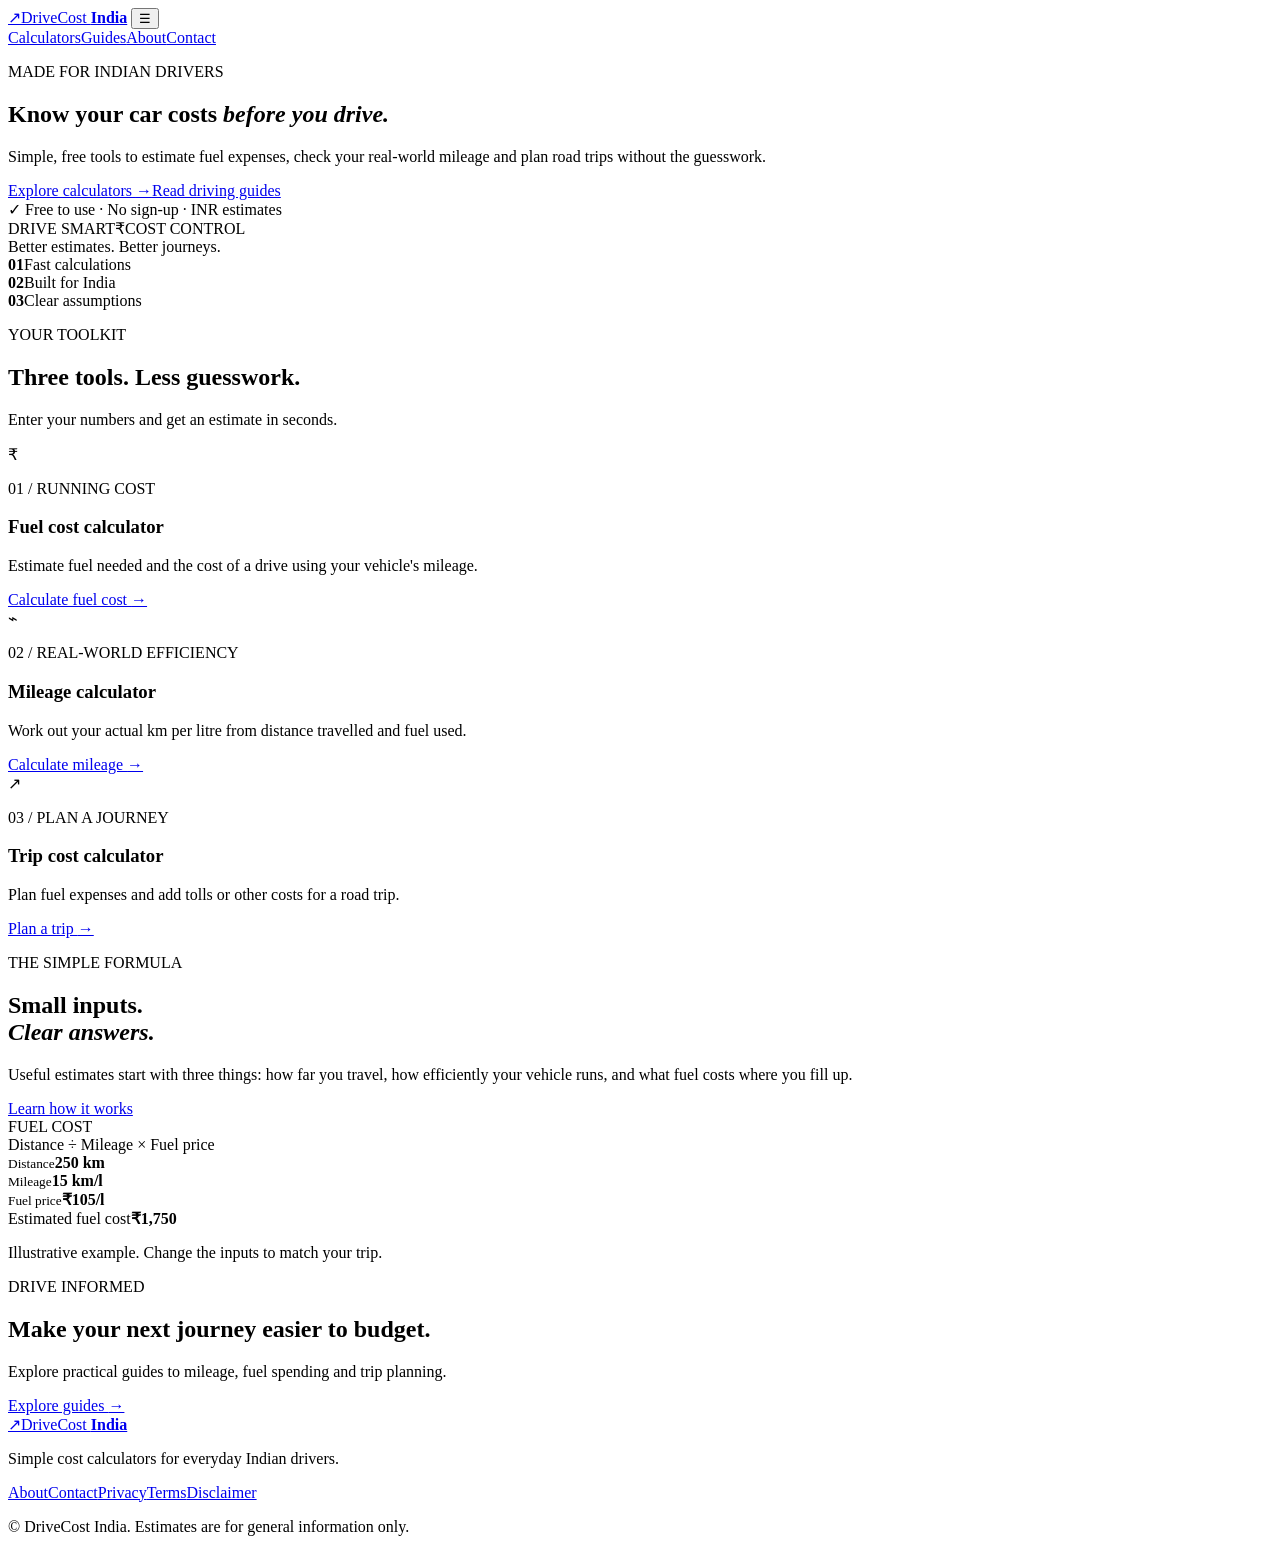
==== index.html @ 3d470b5b "Add initial index.html for DriveCost India" ====
<!doctype html>
<html lang="en-IN">
<head>
  <meta charset="utf-8"><meta name="viewport" content="width=device-width, initial-scale=1">
  <title>DriveCost India — Free Fuel, Mileage & Trip Cost Calculators</title>
  <meta name="description" content="Free, simple calculators for Indian drivers. Estimate car fuel costs, calculate real-world mileage, and plan road-trip expenses in rupees.">
  <meta name="theme-color" content="#d62828">
  <link rel="canonical" href="https://madhan63.github.io/drivecost-india/">
  <link rel="stylesheet" href="styles.css">
  <meta name="google-site-verification" content="ekxXeoD-Cm_z7BJbPdO-BXTvJi6nJN8I4q0GROM8VW8" />
</head>
<body>
<header class="site-header">
  <a class="brand" href="index.html" aria-label="DriveCost India home"><span class="brand-icon">↗</span><span>DriveCost <b>India</b></span></a>
  <button class="menu-toggle" aria-label="Toggle navigation" aria-expanded="false">☰</button>
  <nav class="nav"><a href="#tools">Calculators</a><a href="guides.html">Guides</a><a href="about.html">About</a><a href="contact.html">Contact</a></nav>
</header>
<main>
  <section class="hero">
    <div class="hero-copy">
      <p class="eyebrow"><span class="dot"></span> MADE FOR INDIAN DRIVERS</p>
      <h1>Know your car costs <em>before you drive.</em></h1>
      <p class="hero-text">Simple, free tools to estimate fuel expenses, check your real-world mileage and plan road trips without the guesswork.</p>
      <div class="hero-actions"><a class="btn btn-primary" href="#tools">Explore calculators <span aria-hidden="true">→</span></a><a class="text-link" href="guides.html">Read driving guides</a></div>
      <div class="hero-note"><span class="check">✓</span> Free to use · No sign-up · INR estimates</div>
    </div>
    <div class="hero-visual" aria-label="Decorative automotive speedometer illustration">
      <div class="speed-ring"><div class="speed-inner"><span class="speed-label">DRIVE SMART</span><span class="speed-number">₹</span><span class="speed-caption">COST CONTROL</span></div><span class="tick t1"></span><span class="tick t2"></span><span class="tick t3"></span><span class="tick t4"></span><span class="needle"></span></div>
      <div class="road-line"></div><div class="visual-caption"><span class="red-square"></span> Better estimates. Better journeys.</div>
    </div>
  </section>
  <section class="trust-strip"><div><b>01</b><span>Fast calculations</span></div><div><b>02</b><span>Built for India</span></div><div><b>03</b><span>Clear assumptions</span></div></section>
  <section class="section" id="tools">
    <div class="section-heading"><div><p class="eyebrow">YOUR TOOLKIT</p><h2>Three tools. Less guesswork.</h2></div><p>Enter your numbers and get an estimate in seconds.</p></div>
    <div class="tool-grid">
      <article class="tool-card featured"><div class="tool-icon">₹</div><p class="card-kicker">01 / RUNNING COST</p><h3>Fuel cost calculator</h3><p>Estimate fuel needed and the cost of a drive using your vehicle's mileage.</p><a class="card-link" href="fuel-cost.html">Calculate fuel cost <span>→</span></a></article>
      <article class="tool-card"><div class="tool-icon">⌁</div><p class="card-kicker">02 / REAL-WORLD EFFICIENCY</p><h3>Mileage calculator</h3><p>Work out your actual km per litre from distance travelled and fuel used.</p><a class="card-link" href="mileage.html">Calculate mileage <span>→</span></a></article>
      <article class="tool-card"><div class="tool-icon">↗</div><p class="card-kicker">03 / PLAN A JOURNEY</p><h3>Trip cost calculator</h3><p>Plan fuel expenses and add tolls or other costs for a road trip.</p><a class="card-link" href="trip-cost.html">Plan a trip <span>→</span></a></article>
    </div>
  </section>
  <section class="section split-section"><div><p class="eyebrow">THE SIMPLE FORMULA</p><h2>Small inputs.<br><em>Clear answers.</em></h2><p>Useful estimates start with three things: how far you travel, how efficiently your vehicle runs, and what fuel costs where you fill up.</p><a class="btn btn-dark" href="guides.html">Learn how it works</a></div><div class="formula-card"><span class="formula-label">FUEL COST</span><div class="formula">Distance ÷ Mileage <span>×</span> Fuel price</div><div class="formula-example"><div><small>Distance</small><b>250 km</b></div><div><small>Mileage</small><b>15 km/l</b></div><div><small>Fuel price</small><b>₹105/l</b></div></div><div class="formula-result"><span>Estimated fuel cost</span><strong>₹1,750</strong></div><p class="fine-print">Illustrative example. Change the inputs to match your trip.</p></div></section>
  <section class="section guide-callout"><div><p class="eyebrow">DRIVE INFORMED</p><h2>Make your next journey easier to budget.</h2><p>Explore practical guides to mileage, fuel spending and trip planning.</p></div><a class="btn btn-primary" href="guides.html">Explore guides <span>→</span></a></section>
</main>
<footer class="site-footer"><div class="footer-top"><a class="brand brand-footer" href="index.html"><span class="brand-icon">↗</span><span>DriveCost <b>India</b></span></a><p>Simple cost calculators for everyday Indian drivers.</p></div><div class="footer-links"><a href="about.html">About</a><a href="contact.html">Contact</a><a href="privacy.html">Privacy</a><a href="terms.html">Terms</a><a href="disclaimer.html">Disclaimer</a></div><p class="copyright">© <span data-year></span> DriveCost India. Estimates are for general information only.</p></footer>
<script src="script.js"></script>
</body></html>
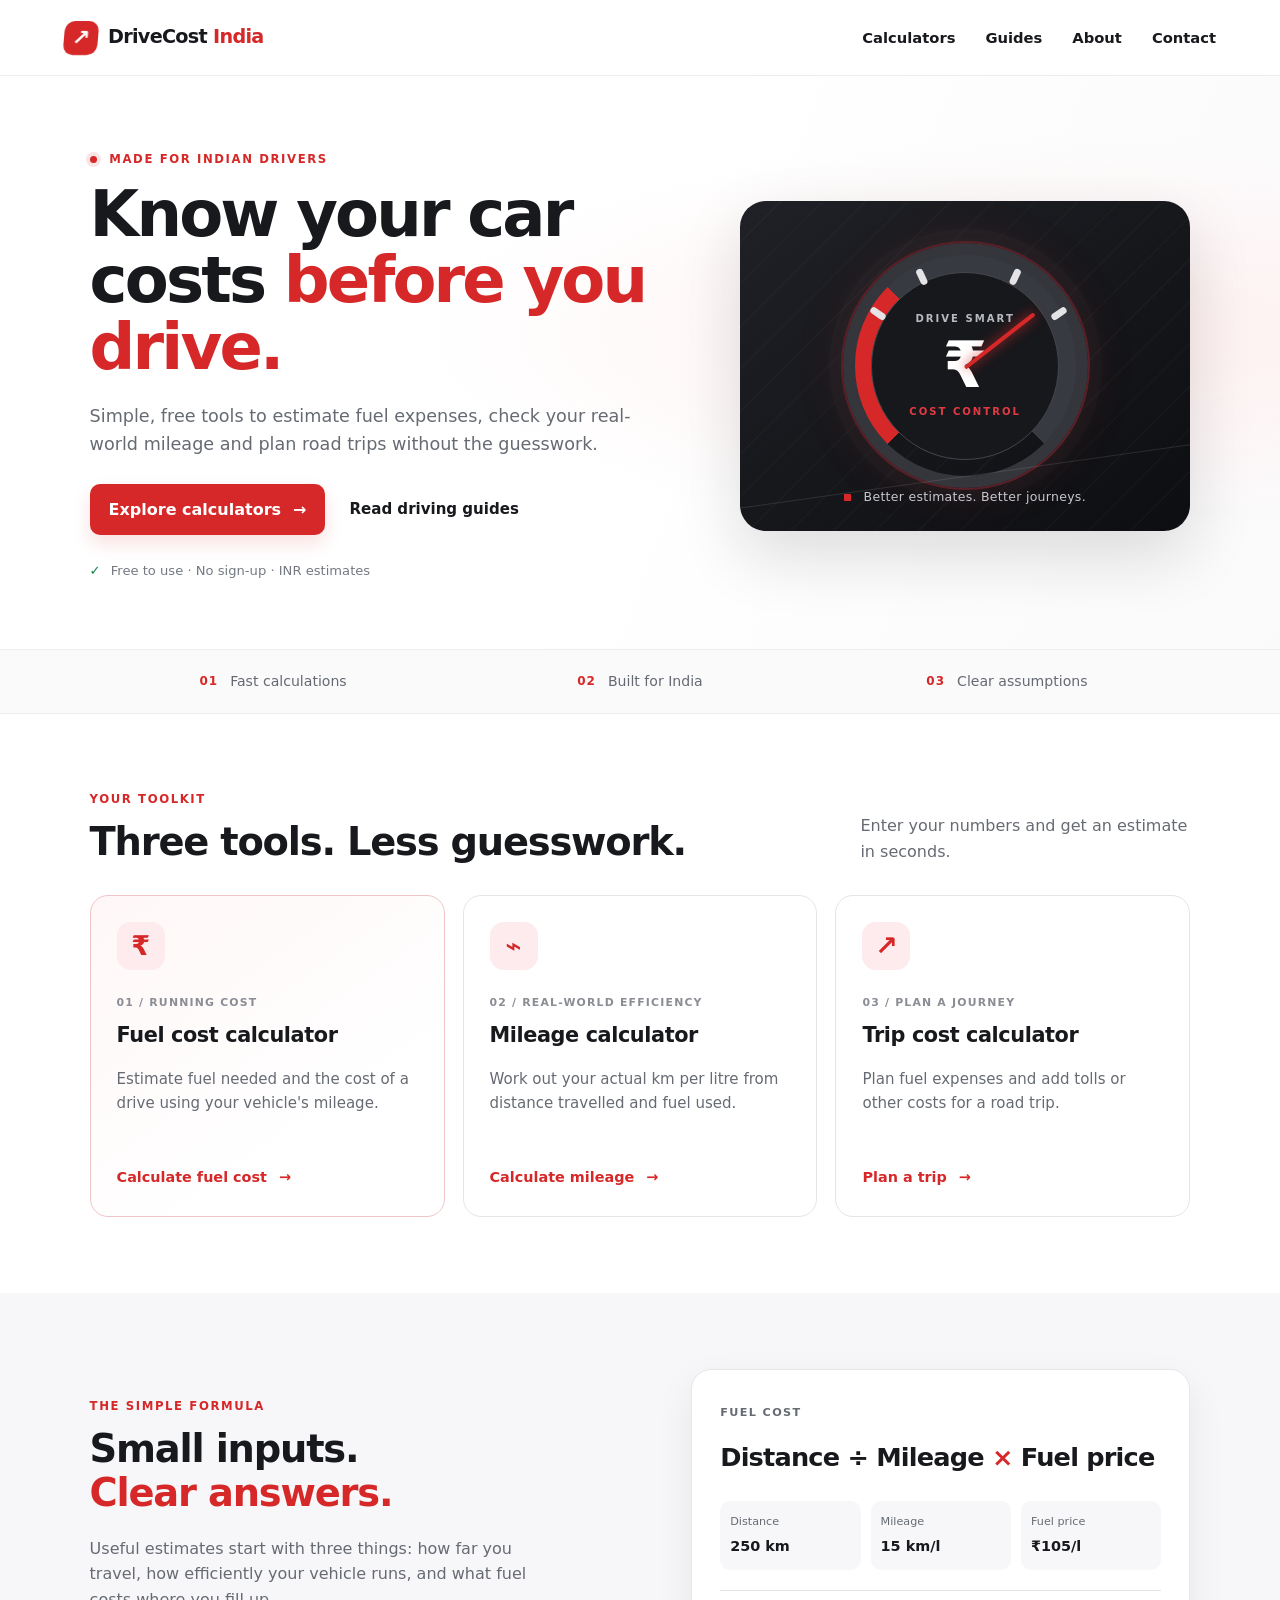
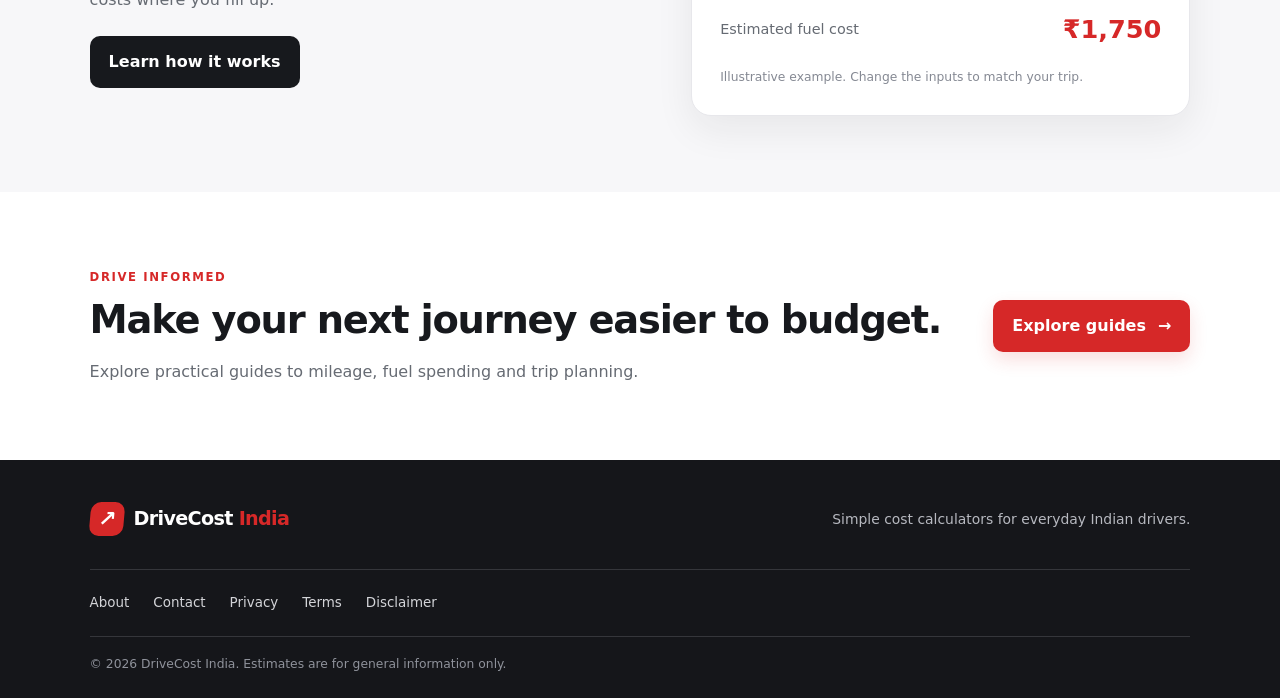
==== commit 1dc4b5db: "Include Google Ads script in index.html Added Google Ads script for monetization." ====
--- a/index.html
+++ b/index.html
@@ -8,6 +8,8 @@
   <link rel="canonical" href="https://madhan63.github.io/drivecost-india/">
   <link rel="stylesheet" href="styles.css">
   <meta name="google-site-verification" content="ekxXeoD-Cm_z7BJbPdO-BXTvJi6nJN8I4q0GROM8VW8" />
+  <script async src="https://pagead2.googlesyndication.com/pagead/js/adsbygoogle.js?client=ca-pub-3991683654548484"
+     crossorigin="anonymous"></script>
 </head>
 <body>
 <header class="site-header">
--- a/styles.css
+++ b/styles.css
@@ -0,0 +1 @@
+:root{--red:#d62828;--red-dark:#b51f26;--ink:#17191d;--muted:#666b73;--line:#e4e5e8;--soft:#f5f6f8;--white:#fff;--radius:18px;--shadow:0 14px 38px rgba(23,25,29,.07)}*{box-sizing:border-box}html{scroll-behavior:smooth;scroll-padding-top:90px}body{margin:0;background:#fff;color:var(--ink);font-family:Inter,ui-sans-serif,system-ui,-apple-system,BlinkMacSystemFont,"Segoe UI",sans-serif;line-height:1.6}a{color:inherit;text-decoration:none}button,input{font:inherit}.site-header{height:76px;display:flex;align-items:center;justify-content:space-between;padding:0 max(5vw,20px);border-bottom:1px solid #ececef;background:rgba(255,255,255,.94);position:sticky;top:0;z-index:20;backdrop-filter:blur(12px)}.brand{display:inline-flex;align-items:center;gap:10px;font-weight:850;letter-spacing:-.7px;font-size:1.2rem}.brand b{color:var(--red)}.brand-icon{width:34px;height:34px;display:grid;place-items:center;background:var(--red);color:#fff;border-radius:10px;font-weight:900;font-size:1.35rem;transform:skew(-5deg)}.nav{display:flex;gap:30px;align-items:center;font-size:.92rem;font-weight:650}.nav a:hover,.footer-links a:hover{color:var(--red)}.menu-toggle{display:none;border:1px solid var(--line);background:white;border-radius:9px;padding:8px 11px}.hero{padding:74px max(7vw,22px) 68px;display:grid;grid-template-columns:1.12fr .88fr;gap:6vw;align-items:center;min-height:480px;background:radial-gradient(ellipse at 85% 45%,#fff0f0 0,transparent 44%),linear-gradient(110deg,#fff 50%,#fafafb)}.eyebrow{font-size:.73rem;font-weight:850;letter-spacing:1.6px;color:var(--red);margin:0 0 12px}.dot{display:inline-block;width:7px;height:7px;background:var(--red);border-radius:50%;margin-right:7px;box-shadow:0 0 0 4px #fae5e6}.hero h1{font-size:clamp(2.65rem,5vw,4.8rem);line-height:1.04;letter-spacing:-2.8px;margin:0;max-width:720px}.hero h1 em,.split-section h2 em{color:var(--red);font-style:normal}.hero-text{font-size:1.1rem;color:var(--muted);max-width:570px;margin:22px 0 25px}.hero-actions{display:flex;align-items:center;gap:24px;flex-wrap:wrap}.btn{border:0;display:inline-flex;justify-content:center;align-items:center;gap:12px;border-radius:10px;padding:13px 19px;font-weight:750;cursor:pointer;transition:transform .18s,background .18s,box-shadow .18s}.btn:hover{transform:translateY(-2px)}.btn-primary{background:var(--red);color:#fff;box-shadow:0 8px 18px #d6282826}.btn-primary:hover{background:var(--red-dark)}.btn-dark{background:#17191d;color:#fff}.btn-outline{background:#fff;border:1px solid #d8d9de;color:var(--ink)}.btn-wide{width:100%;margin-top:7px}.text-link{font-weight:700;font-size:.94rem}.text-link:hover{color:var(--red)}.hero-note{margin-top:25px;color:#747982;font-size:.82rem}.check{color:#15834c;font-weight:900;margin-right:6px}.hero-visual{min-height:330px;display:grid;place-items:center;position:relative;overflow:hidden;border-radius:26px;background:linear-gradient(145deg,#202126,#0d0e11);box-shadow:0 25px 65px #15151524}.hero-visual:before{content:"";position:absolute;inset:0;background:repeating-linear-gradient(135deg,transparent 0 28px,#ffffff06 29px 30px)}.speed-ring{width:245px;height:245px;border-radius:50%;border:12px solid #35363c;outline:2px solid #5b2027;position:relative;display:grid;place-items:center;background:conic-gradient(from 225deg,#d62828 0 25%,#383a41 25% 75%,transparent 75%);box-shadow:0 0 0 14px #ffffff04,0 0 50px #d6282820}.speed-inner{width:188px;height:188px;border-radius:50%;background:#17181c;display:flex;flex-direction:column;align-items:center;justify-content:center;border:1px solid #44464c}.speed-label,.speed-caption{font-size:.63rem;letter-spacing:2px;color:#b7bac1;font-weight:800}.speed-number{font-size:4rem;line-height:1.2;color:#fff;font-weight:850}.speed-caption{color:#e13a44}.needle{position:absolute;width:88px;height:4px;background:var(--red);left:50%;top:50%;transform-origin:0 50%;transform:rotate(-38deg);border-radius:4px;box-shadow:0 0 12px #d62828}.tick{position:absolute;width:7px;height:17px;border-radius:4px;background:#e4e4e7;left:50%;top:3px;transform-origin:50% 119px}.t1{transform:rotate(-55deg)}.t2{transform:rotate(-25deg)}.t3{transform:rotate(25deg)}.t4{transform:rotate(55deg)}.road-line{position:absolute;width:110%;height:1px;background:#ffffff1c;bottom:54px;transform:rotate(-8deg)}.visual-caption{position:absolute;bottom:24px;color:#c6c8ce;font-size:.78rem;letter-spacing:.3px}.red-square{display:inline-block;width:7px;height:7px;background:var(--red);margin-right:8px}.trust-strip{display:grid;grid-template-columns:repeat(3,1fr);padding:20px max(7vw,22px);background:#fafafb;border-top:1px solid #eeeef0;border-bottom:1px solid #eeeef0}.trust-strip div{display:flex;justify-content:center;align-items:center;gap:12px;color:#646972;font-size:.88rem}.trust-strip b{color:var(--red);font-size:.75rem;letter-spacing:1px}.section{padding:76px max(7vw,22px)}.section-heading{display:flex;justify-content:space-between;align-items:end;gap:24px;margin-bottom:30px}.section h2,.section-heading h2{font-size:clamp(1.9rem,3vw,2.65rem);line-height:1.15;letter-spacing:-1.2px;margin:0}.section-heading>p{max-width:330px;color:var(--muted);margin:0}.tool-grid{display:grid;grid-template-columns:repeat(3,1fr);gap:18px}.tool-card{padding:26px;border:1px solid var(--line);border-radius:var(--radius);background:#fff;transition:transform .2s,box-shadow .2s,border-color .2s}.tool-card:hover{transform:translateY(-4px);box-shadow:var(--shadow);border-color:#efb4b7}.tool-card.featured{background:linear-gradient(145deg,#fff7f7,#fff 70%);border-color:#f0c5c7}.tool-icon{width:48px;height:48px;display:grid;place-items:center;border-radius:14px;background:#fdebed;color:var(--red);font-size:1.7rem;font-weight:850;margin-bottom:24px}.card-kicker{font-size:.68rem;letter-spacing:1.2px;font-weight:800;color:#8a8d94;margin:0 0 8px}.tool-card h3{font-size:1.3rem;margin:0 0 8px;letter-spacing:-.4px}.tool-card>p:not(.card-kicker){color:var(--muted);font-size:.94rem;min-height:72px}.card-link{display:inline-flex;gap:12px;align-items:center;font-weight:800;font-size:.9rem;color:var(--red);margin-top:12px}.card-link span{transition:transform .2s}.card-link:hover span{transform:translateX(4px)}.split-section{background:#f7f7f9;display:grid;grid-template-columns:1fr 1fr;gap:8vw;align-items:center}.split-section>div:first-child>p:not(.eyebrow){color:var(--muted);max-width:450px;margin:20px 0 24px}.formula-card{background:#fff;border:1px solid #e7e7eb;border-radius:20px;padding:28px;box-shadow:var(--shadow)}.formula-label{font-size:.7rem;font-weight:850;letter-spacing:1.4px;color:var(--muted)}.formula{font-size:1.6rem;font-weight:850;letter-spacing:-.8px;margin:14px 0 23px}.formula span{color:var(--red)}.formula-example{display:grid;grid-template-columns:repeat(3,1fr);gap:10px}.formula-example div{padding:12px 10px;background:#f7f7f9;border-radius:10px}.formula-example small{display:block;color:var(--muted);font-size:.7rem}.formula-example b{display:block;margin-top:4px;font-size:.9rem}.formula-result{display:flex;align-items:center;justify-content:space-between;border-top:1px solid var(--line);margin-top:20px;padding-top:18px;color:var(--muted);font-size:.9rem}.formula-result strong{font-size:1.6rem;color:var(--red)}.fine-print{font-size:.77rem;color:#858993;line-height:1.5;margin:18px 0 0}.guide-callout{display:flex;align-items:center;justify-content:space-between;gap:25px}.guide-callout p:not(.eyebrow){color:var(--muted);margin-bottom:0}.site-footer{background:#15161a;color:#fff;padding:34px max(7vw,22px) 24px}.footer-top{display:flex;align-items:center;justify-content:space-between;gap:20px;padding-bottom:25px;border-bottom:1px solid #35363b}.footer-top p{color:#b7b9c0;font-size:.87rem}.brand-footer{color:#fff}.footer-links{display:flex;gap:24px;flex-wrap:wrap;padding:22px 0;color:#d3d4d8;font-size:.84rem}.copyright{border-top:1px solid #35363b;padding-top:18px;color:#8f929b;font-size:.77rem;margin:0}.page-main{max-width:1120px;margin:0 auto;padding:28px 24px 75px}.narrow{max-width:850px}.breadcrumbs{font-size:.82rem;color:#858993;margin-bottom:32px}.breadcrumbs a{color:var(--red)}.page-title{max-width:760px;margin-bottom:34px}.page-title h1{font-size:clamp(2.25rem,5vw,3.6rem);letter-spacing:-1.8px;line-height:1.1;margin:0 0 13px}.page-title>p:last-child{color:var(--muted);font-size:1.05rem;margin:0}.calculator-layout{display:grid;grid-template-columns:1fr .9fr;gap:22px;align-items:start}.calc-card,.result-card{padding:27px;border:1px solid var(--line);border-radius:18px;background:#fff;box-shadow:0 8px 30px #14141406}.field{margin-bottom:21px}.field label{display:block;font-size:.9rem;font-weight:750;margin-bottom:7px}.field input{width:100%;height:48px;border:1px solid #d9dbe0;border-radius:9px;padding:0 13px;background:#fff;color:var(--ink);outline:none}.field input:focus{border-color:var(--red);box-shadow:0 0 0 3px #d6282816}.field small{display:block;font-size:.77rem;color:#7a7e87;margin-top:6px}.result-card{background:linear-gradient(150deg,#fffafa,#fff 70%);border-color:#f0d6d8}.result-card h2{font-size:1.2rem;margin:0 0 4px}.big-result{font-size:clamp(2.1rem,4vw,3.1rem);font-weight:900;letter-spacing:-1.4px;color:var(--red);margin:10px 0 17px;overflow-wrap:anywhere}.big-result small{font-size:.9rem;letter-spacing:0}.result-divider{height:1px;background:#eadfe0;margin:18px 0}.result-row{display:flex;justify-content:space-between;gap:12px;padding:10px 0;border-bottom:1px solid #eee7e8;font-size:.88rem}.result-row span{color:var(--muted)}.result-row b{text-align:right}.error{color:#b51f26;font-size:.85rem;margin-bottom:0}.content-prose{max-width:780px;margin:52px auto 0}.content-prose h2{font-size:1.55rem;letter-spacing:-.5px;margin:32px 0 10px}.content-prose p,.content-prose li{color:#555a63;line-height:1.8}.content-prose li{margin:6px 0}.formula-inline{background:#f7f7f9;border-left:4px solid var(--red);padding:16px 18px;font-weight:800;margin:20px 0}.article-list{display:grid;grid-template-columns:1fr;gap:18px}.article-card{border:1px solid var(--line);border-radius:16px;padding:25px}.article-card h2{margin:0 0 10px;font-size:1.4rem}.article-card>p:not(.card-kicker){color:var(--muted)}.notice{margin-top:28px;padding:15px 18px;border-radius:10px;background:#fff5e8;color:#735322;font-size:.87rem}.contact-placeholder{background:#f7f7f9;border:1px dashed #d4d6dc;border-radius:10px;padding:16px;overflow-wrap:anywhere}@media(max-width:800px){.hero{grid-template-columns:1fr;padding-top:55px;gap:38px}.hero-visual{min-height:300px}.section-heading{align-items:start;flex-direction:column}.tool-grid{grid-template-columns:1fr}.tool-card>p:not(.card-kicker){min-height:0}.split-section{grid-template-columns:1fr;gap:32px}.calculator-layout{grid-template-columns:1fr}.trust-strip{padding-top:17px;padding-bottom:17px}.trust-strip div{gap:7px;font-size:.75rem}.trust-strip b{font-size:.68rem}.guide-callout{align-items:flex-start;flex-direction:column}}@media(max-width:620px){.site-header{height:66px}.menu-toggle{display:block}.nav{display:none;position:absolute;top:65px;left:0;right:0;background:#fff;border-bottom:1px solid var(--line);padding:18px 22px 22px;flex-direction:column;align-items:flex-start;gap:18px;box-shadow:0 14px 24px #0000000b}.nav.open{display:flex}.hero{padding:45px 22px 48px;min-height:0}.hero h1{font-size:2.8rem;letter-spacing:-1.8px}.hero-text{font-size:1rem}.hero-visual{min-height:270px}.speed-ring{transform:scale(.82)}.trust-strip{padding-left:14px;padding-right:14px}.trust-strip div{flex-direction:column;gap:2px;text-align:center}.section{padding:54px 22px}.formula-card{padding:20px}.formula{font-size:1.35rem}.formula-example{gap:6px}.formula-example div{padding:10px 7px}.formula-example b{font-size:.82rem}.footer-top{align-items:flex-start;flex-direction:column;gap:8px}.footer-links{gap:16px}.page-main{padding:22px 18px 55px}.page-title h1{font-size:2.5rem}.calc-card,.result-card{padding:21px}.big-result{font-size:2.5rem}.article-card{padding:20px}}@media(prefers-reduced-motion:reduce){*,*::before,*::after{scroll-behavior:auto!important;animation-duration:.01ms!important;animation-iteration-count:1!important;transition-duration:.01ms!important}}
